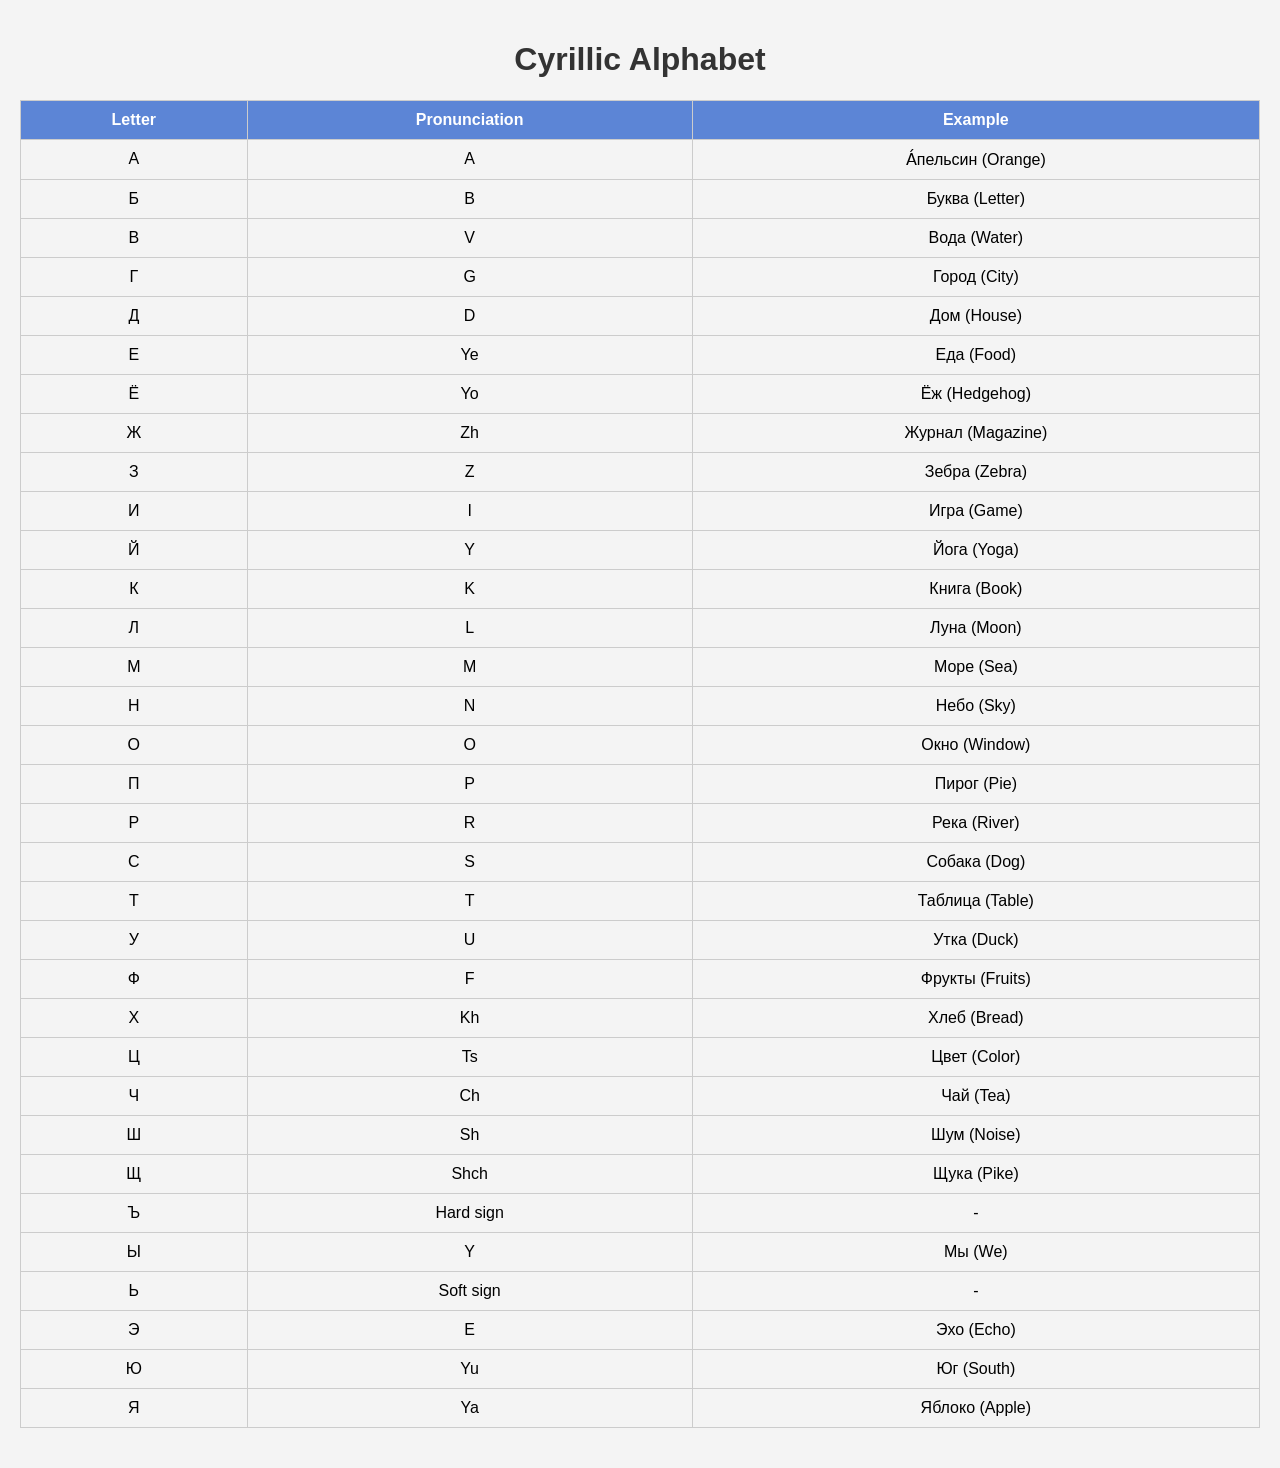
==== cyrillic.html @ 386da3fa "Add multilingual support for basic vocabulary learning - Created JSON files for English, Russian, Ky" ====
<!DOCTYPE html>
<html lang="en">
<head>
    <meta charset="UTF-8">
    <meta name="viewport" content="width=device-width, initial-scale=1.0">
    <title>Learn the Cyrillic Alphabet</title>
    <style>
        body {
            font-family: Arial, sans-serif;
            background-color: #f4f4f4;
            margin: 0;
            padding: 20px;
        }
        h1 {
            text-align: center;
            color: #333;
        }
        table {
            width: 100%;
            border-collapse: collapse;
            margin: 20px 0;
        }
        th, td {
            border: 1px solid #ccc;
            padding: 10px;
            text-align: center;
        }
        th {
            background-color: #5c85d6;
            color: white;
        }
        @media (max-width: 600px) {
            table {
                font-size: 14px;
            }
        }
    </style>
</head>
<body>

    <h1>Cyrillic Alphabet</h1>
    <table>
        <tr>
            <th>Letter</th>
            <th>Pronunciation</th>
            <th>Example</th>
        </tr>
        <tr>
            <td>А</td>
            <td>A</td>
            <td>А́пельсин (Orange)</td>
        </tr>
        <tr>
            <td>Б</td>
            <td>B</td>
            <td>Буква (Letter)</td>
        </tr>
        <tr>
            <td>В</td>
            <td>V</td>
            <td>Вода (Water)</td>
        </tr>
        <tr>
            <td>Г</td>
            <td>G</td>
            <td>Город (City)</td>
        </tr>
        <tr>
            <td>Д</td>
            <td>D</td>
            <td>Дом (House)</td>
        </tr>
        <tr>
            <td>Е</td>
            <td>Ye</td>
            <td>Еда (Food)</td>
        </tr>
        <tr>
            <td>Ё</td>
            <td>Yo</td>
            <td>Ёж (Hedgehog)</td>
        </tr>
        <tr>
            <td>Ж</td>
            <td>Zh</td>
            <td>Журнал (Magazine)</td>
        </tr>
        <tr>
            <td>З</td>
            <td>Z</td>
            <td>Зебра (Zebra)</td>
        </tr>
        <tr>
            <td>И</td>
            <td>I</td>
            <td>Игра (Game)</td>
        </tr>
        <tr>
            <td>Й</td>
            <td>Y</td>
            <td>Йога (Yoga)</td>
        </tr>
        <tr>
            <td>К</td>
            <td>K</td>
            <td>Книга (Book)</td>
        </tr>
        <tr>
            <td>Л</td>
            <td>L</td>
            <td>Луна (Moon)</td>
        </tr>
        <tr>
            <td>М</td>
            <td>M</td>
            <td>Море (Sea)</td>
        </tr>
        <tr>
            <td>Н</td>
            <td>N</td>
            <td>Небо (Sky)</td>
        </tr>
        <tr>
            <td>О</td>
            <td>O</td>
            <td>Окно (Window)</td>
        </tr>
        <tr>
            <td>П</td>
            <td>P</td>
            <td>Пирог (Pie)</td>
        </tr>
        <tr>
            <td>Р</td>
            <td>R</td>
            <td>Река (River)</td>
        </tr>
        <tr>
            <td>С</td>
            <td>S</td>
            <td>Собака (Dog)</td>
        </tr>
        <tr>
            <td>Т</td>
            <td>T</td>
            <td>Таблица (Table)</td>
        </tr>
        <tr>
            <td>У</td>
            <td>U</td>
            <td>Утка (Duck)</td>
        </tr>
        <tr>
            <td>Ф</td>
            <td>F</td>
            <td>Фрукты (Fruits)</td>
        </tr>
        <tr>
            <td>Х</td>
            <td>Kh</td>
            <td>Хлеб (Bread)</td>
        </tr>
        <tr>
            <td>Ц</td>
            <td>Ts</td>
            <td>Цвет (Color)</td>
        </tr>
        <tr>
            <td>Ч</td>
            <td>Ch</td>
            <td>Чай (Tea)</td>
        </tr>
        <tr>
            <td>Ш</td>
            <td>Sh</td>
            <td>Шум (Noise)</td>
        </tr>
        <tr>
            <td>Щ</td>
            <td>Shch</td>
            <td>Щука (Pike)</td>
        </tr>
        <tr>
            <td>Ъ</td>
            <td>Hard sign</td>
            <td>-</td>
        </tr>
        <tr>
            <td>Ы</td>
            <td>Y</td>
            <td>Мы (We)</td>
        </tr>
        <tr>
            <td>Ь</td>
            <td>Soft sign</td>
            <td>-</td>
        </tr>
        <tr>
            <td>Э</td>
            <td>E</td>
            <td>Эхо (Echo)</td>
        </tr>
        <tr>
            <td>Ю</td>
            <td>Yu</td>
            <td>Юг (South)</td>
        </tr>
        <tr>
            <td>Я</td>
            <td>Ya</td>
            <td>Яблоко (Apple)</td>
        </tr>
    </table>

</body>
</html>
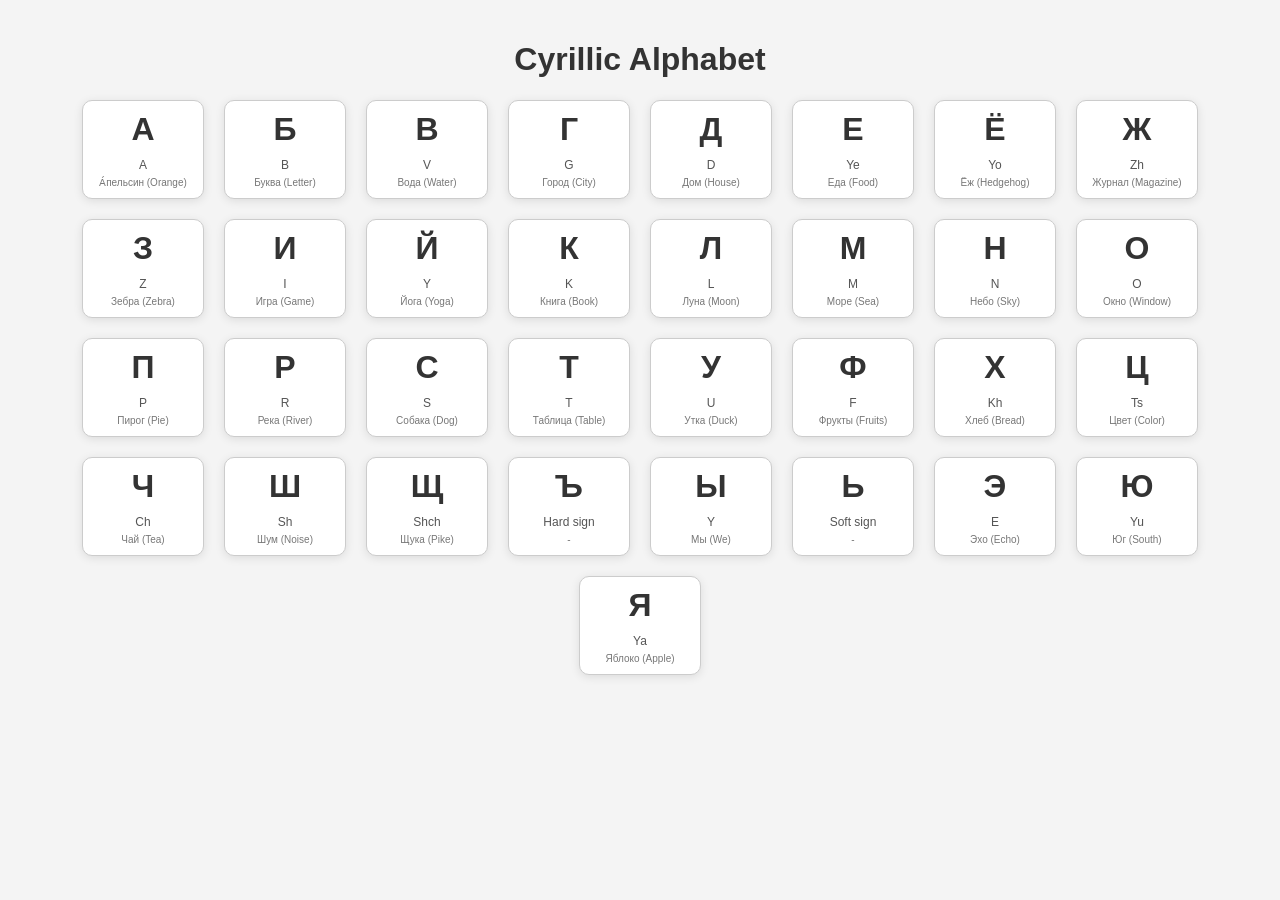
==== commit e0a3455e: "making the cyrillic table nicer" ====
--- a/cyrillic.html
+++ b/cyrillic.html
@@ -15,22 +15,39 @@
             text-align: center;
             color: #333;
         }
-        table {
-            width: 100%;
-            border-collapse: collapse;
-            margin: 20px 0;
-        }
-        th, td {
+        .card-container {
+            display: flex;
+            flex-wrap: wrap;
+            gap: 20px;
+            justify-content: center;
+        }
+        .alphaCard {
+            width: 100px; /* Adjusted width for smaller cards */
             border: 1px solid #ccc;
-            padding: 10px;
+            border-radius: 10px;
+            padding: 10px; /* Reduced padding */
             text-align: center;
-        }
-        th {
-            background-color: #5c85d6;
-            color: white;
+            box-shadow: 0 2px 10px rgba(0, 0, 0, 0.1);
+            background-color: #fff;
+        }
+        .alphaCard .letter {
+            font-size: 32px; /* Reduced font size for the letter */
+            font-weight: bold;
+            color: #333;
+            margin-bottom: 10px;
+        }
+        .alphaCard .details {
+            font-size: 12px; /* Reduced font size for details */
+            color: #555;
+        }
+        .alphaCard .example {
+            font-size: 10px; /* Reduced font size for example */
+            color: #777;
+            margin-top: 5px;
         }
         @media (max-width: 600px) {
-            table {
+            .alphaCard {
+                width: 100%;
                 font-size: 14px;
             }
         }
@@ -39,178 +56,173 @@
 <body>
 
     <h1>Cyrillic Alphabet</h1>
-    <table>
-        <tr>
-            <th>Letter</th>
-            <th>Pronunciation</th>
-            <th>Example</th>
-        </tr>
-        <tr>
-            <td>А</td>
-            <td>A</td>
-            <td>А́пельсин (Orange)</td>
-        </tr>
-        <tr>
-            <td>Б</td>
-            <td>B</td>
-            <td>Буква (Letter)</td>
-        </tr>
-        <tr>
-            <td>В</td>
-            <td>V</td>
-            <td>Вода (Water)</td>
-        </tr>
-        <tr>
-            <td>Г</td>
-            <td>G</td>
-            <td>Город (City)</td>
-        </tr>
-        <tr>
-            <td>Д</td>
-            <td>D</td>
-            <td>Дом (House)</td>
-        </tr>
-        <tr>
-            <td>Е</td>
-            <td>Ye</td>
-            <td>Еда (Food)</td>
-        </tr>
-        <tr>
-            <td>Ё</td>
-            <td>Yo</td>
-            <td>Ёж (Hedgehog)</td>
-        </tr>
-        <tr>
-            <td>Ж</td>
-            <td>Zh</td>
-            <td>Журнал (Magazine)</td>
-        </tr>
-        <tr>
-            <td>З</td>
-            <td>Z</td>
-            <td>Зебра (Zebra)</td>
-        </tr>
-        <tr>
-            <td>И</td>
-            <td>I</td>
-            <td>Игра (Game)</td>
-        </tr>
-        <tr>
-            <td>Й</td>
-            <td>Y</td>
-            <td>Йога (Yoga)</td>
-        </tr>
-        <tr>
-            <td>К</td>
-            <td>K</td>
-            <td>Книга (Book)</td>
-        </tr>
-        <tr>
-            <td>Л</td>
-            <td>L</td>
-            <td>Луна (Moon)</td>
-        </tr>
-        <tr>
-            <td>М</td>
-            <td>M</td>
-            <td>Море (Sea)</td>
-        </tr>
-        <tr>
-            <td>Н</td>
-            <td>N</td>
-            <td>Небо (Sky)</td>
-        </tr>
-        <tr>
-            <td>О</td>
-            <td>O</td>
-            <td>Окно (Window)</td>
-        </tr>
-        <tr>
-            <td>П</td>
-            <td>P</td>
-            <td>Пирог (Pie)</td>
-        </tr>
-        <tr>
-            <td>Р</td>
-            <td>R</td>
-            <td>Река (River)</td>
-        </tr>
-        <tr>
-            <td>С</td>
-            <td>S</td>
-            <td>Собака (Dog)</td>
-        </tr>
-        <tr>
-            <td>Т</td>
-            <td>T</td>
-            <td>Таблица (Table)</td>
-        </tr>
-        <tr>
-            <td>У</td>
-            <td>U</td>
-            <td>Утка (Duck)</td>
-        </tr>
-        <tr>
-            <td>Ф</td>
-            <td>F</td>
-            <td>Фрукты (Fruits)</td>
-        </tr>
-        <tr>
-            <td>Х</td>
-            <td>Kh</td>
-            <td>Хлеб (Bread)</td>
-        </tr>
-        <tr>
-            <td>Ц</td>
-            <td>Ts</td>
-            <td>Цвет (Color)</td>
-        </tr>
-        <tr>
-            <td>Ч</td>
-            <td>Ch</td>
-            <td>Чай (Tea)</td>
-        </tr>
-        <tr>
-            <td>Ш</td>
-            <td>Sh</td>
-            <td>Шум (Noise)</td>
-        </tr>
-        <tr>
-            <td>Щ</td>
-            <td>Shch</td>
-            <td>Щука (Pike)</td>
-        </tr>
-        <tr>
-            <td>Ъ</td>
-            <td>Hard sign</td>
-            <td>-</td>
-        </tr>
-        <tr>
-            <td>Ы</td>
-            <td>Y</td>
-            <td>Мы (We)</td>
-        </tr>
-        <tr>
-            <td>Ь</td>
-            <td>Soft sign</td>
-            <td>-</td>
-        </tr>
-        <tr>
-            <td>Э</td>
-            <td>E</td>
-            <td>Эхо (Echo)</td>
-        </tr>
-        <tr>
-            <td>Ю</td>
-            <td>Yu</td>
-            <td>Юг (South)</td>
-        </tr>
-        <tr>
-            <td>Я</td>
-            <td>Ya</td>
-            <td>Яблоко (Apple)</td>
-        </tr>
-    </table>
+    <div class="card-container">
+        <div class="alphaCard">
+            <div class="letter">А</div>
+            <div class="details">A</div>
+            <div class="example">А́пельсин (Orange)</div>
+        </div>
+        <div class="alphaCard">
+            <div class="letter">Б</div>
+            <div class="details">B</div>
+            <div class="example">Буква (Letter)</div>
+        </div>
+        <div class="alphaCard">
+            <div class="letter">В</div>
+            <div class="details">V</div>
+            <div class="example">Вода (Water)</div>
+        </div>
+        <div class="alphaCard">
+            <div class="letter">Г</div>
+            <div class="details">G</div>
+            <div class="example">Город (City)</div>
+        </div>
+        <div class="alphaCard">
+            <div class="letter">Д</div>
+            <div class="details">D</div>
+            <div class="example">Дом (House)</div>
+        </div>
+        <div class="alphaCard">
+            <div class="letter">Е</div>
+            <div class="details">Ye</div>
+            <div class="example">Еда (Food)</div>
+        </div>
+        <div class="alphaCard">
+            <div class="letter">Ё</div>
+            <div class="details">Yo</div>
+            <div class="example">Ёж (Hedgehog)</div>
+        </div>
+        <div class="alphaCard">
+            <div class="letter">Ж</div>
+            <div class="details">Zh</div>
+            <div class="example">Журнал (Magazine)</div>
+        </div>
+        <div class="alphaCard">
+            <div class="letter">З</div>
+            <div class="details">Z</div>
+            <div class="example">Зебра (Zebra)</div>
+        </div>
+        <div class="alphaCard">
+            <div class="letter">И</div>
+            <div class="details">I</div>
+            <div class="example">Игра (Game)</div>
+        </div>
+        <div class="alphaCard">
+            <div class="letter">Й</div>
+            <div class="details">Y</div>
+            <div class="example">Йога (Yoga)</div>
+        </div>
+        <div class="alphaCard">
+            <div class="letter">К</div>
+            <div class="details">K</div>
+            <div class="example">Книга (Book)</div>
+        </div>
+        <div class="alphaCard">
+            <div class="letter">Л</div>
+            <div class="details">L</div>
+            <div class="example">Луна (Moon)</div>
+        </div>
+        <div class="alphaCard">
+            <div class="letter">М</div>
+            <div class="details">M</div>
+            <div class="example">Море (Sea)</div>
+        </div>
+        <div class="alphaCard">
+            <div class="letter">Н</div>
+            <div class="details">N</div>
+            <div class="example">Небо (Sky)</div>
+        </div>
+        <div class="alphaCard">
+            <div class="letter">О</div>
+            <div class="details">O</div>
+            <div class="example">Окно (Window)</div>
+        </div>
+        <div class="alphaCard">
+            <div class="letter">П</div>
+            <div class="details">P</div>
+            <div class="example">Пирог (Pie)</div>
+        </div>
+        <div class="alphaCard">
+            <div class="letter">Р</div>
+            <div class="details">R</div>
+            <div class="example">Река (River)</div>
+        </div>
+        <div class="alphaCard">
+            <div class="letter">С</div>
+            <div class="details">S</div>
+            <div class="example">Собака (Dog)</div>
+        </div>
+        <div class="alphaCard">
+            <div class="letter">Т</div>
+            <div class="details">T</div>
+            <div class="example">Таблица (Table)</div>
+        </div>
+        <div class="alphaCard">
+            <div class="letter">У</div>
+            <div class="details">U</div>
+            <div class="example">Утка (Duck)</div>
+        </div>
+        <div class="alphaCard">
+            <div class="letter">Ф</div>
+            <div class="details">F</div>
+            <div class="example">Фрукты (Fruits)</div>
+        </div>
+        <div class="alphaCard">
+            <div class="letter">Х</div>
+            <div class="details">Kh</div>
+            <div class="example">Хлеб (Bread)</div>
+        </div>
+        <div class="alphaCard">
+            <div class="letter">Ц</div>
+            <div class="details">Ts</div>
+            <div class="example">Цвет (Color)</div>
+        </div>
+        <div class="alphaCard">
+            <div class="letter">Ч</div>
+            <div class="details">Ch</div>
+            <div class="example">Чай (Tea)</div>
+        </div>
+        <div class="alphaCard">
+            <div class="letter">Ш</div>
+            <div class="details">Sh</div>
+            <div class="example">Шум (Noise)</div>
+        </div>
+        <div class="alphaCard">
+            <div class="letter">Щ</div>
+            <div class="details">Shch</div>
+            <div class="example">Щука (Pike)</div>
+        </div>
+        <div class="alphaCard">
+            <div class="letter">Ъ</div>
+            <div class="details">Hard sign</div>
+            <div class="example">-</div>
+        </div>
+        <div class="alphaCard">
+            <div class="letter">Ы</div>
+            <div class="details">Y</div>
+            <div class="example">Мы (We)</div>
+        </div>
+        <div class="alphaCard">
+            <div class="letter">Ь</div>
+            <div class="details">Soft sign</div>
+            <div class="example">-</div>
+        </div>
+        <div class="alphaCard">
+            <div class="letter">Э</div>
+            <div class="details">E</div>
+            <div class="example">Эхо (Echo)</div>
+        </div>
+        <div class="alphaCard">
+            <div class="letter">Ю</div>
+            <div class="details">Yu</div>
+            <div class="example">Юг (South)</div>
+        </div>
+        <div class="alphaCard">
+            <div class="letter">Я</div>
+            <div class="details">Ya</div>
+            <div class="example">Яблоко (Apple)</div>
+        </div>
+    </div>
 
 </body>
 </html>
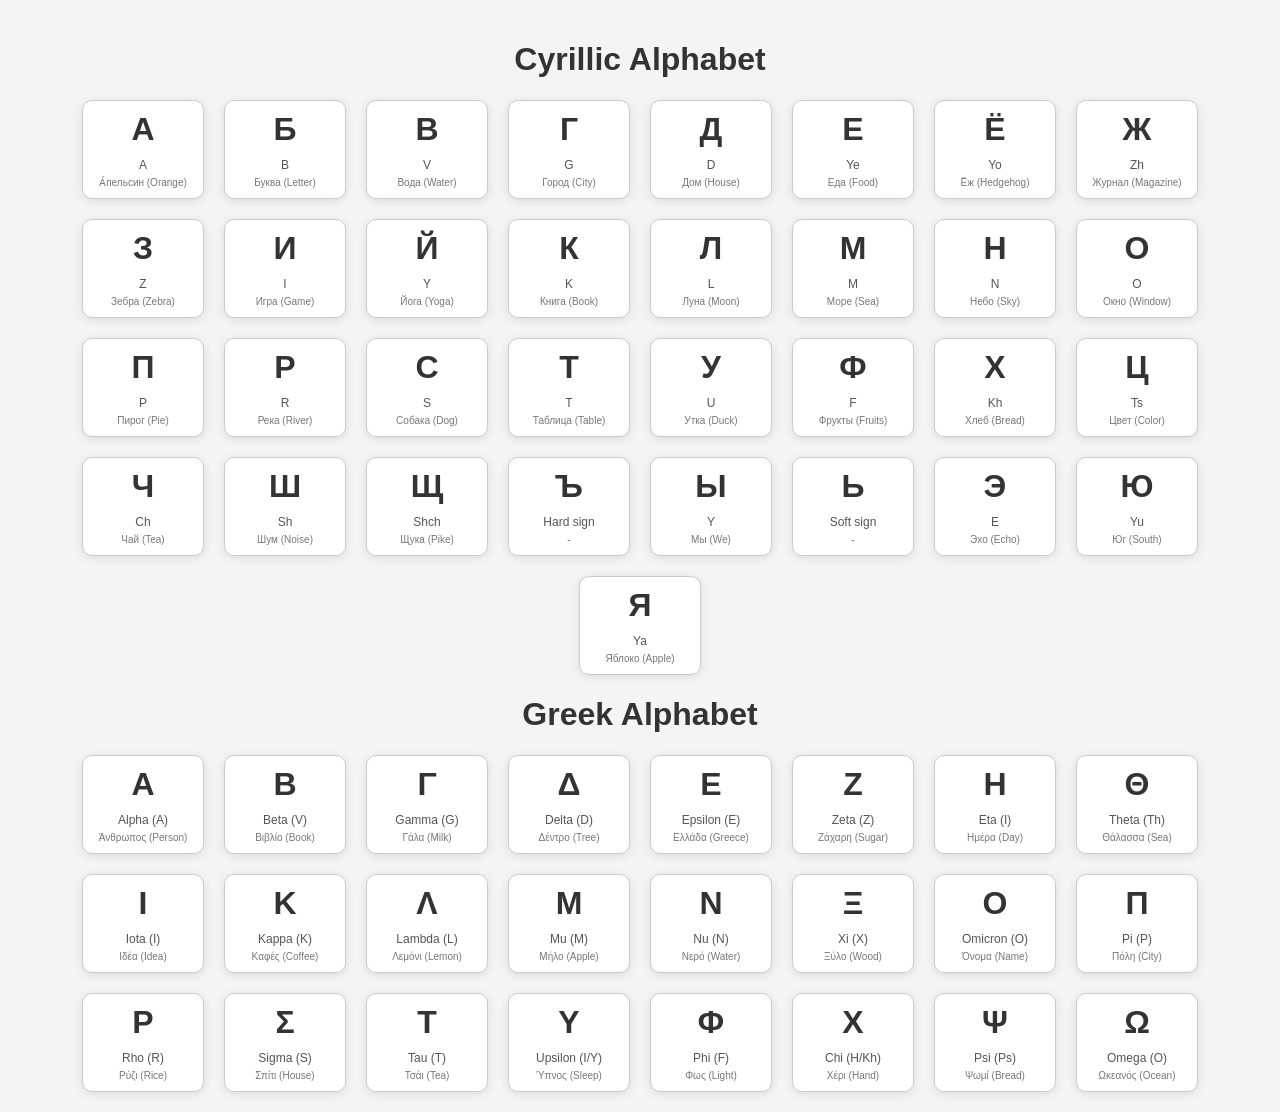
==== commit 3a9d8a2c: "Added alphabet and fix bug" ====
--- a/cyrillic.html
+++ b/cyrillic.html
@@ -224,5 +224,36 @@
         </div>
     </div>
 
+    <h1>Greek Alphabet</h1>
+    <div class="card-container">
+
+        <div class="alphaCard"><div class="letter">Α</div><div class="details">Alpha (A)</div><div class="example">Άνθρωπος (Person)</div></div>
+        <div class="alphaCard"><div class="letter">Β</div><div class="details">Beta (V)</div><div class="example">Βιβλίο (Book)</div></div>
+        <div class="alphaCard"><div class="letter">Γ</div><div class="details">Gamma (G)</div><div class="example">Γάλα (Milk)</div></div>
+        <div class="alphaCard"><div class="letter">Δ</div><div class="details">Delta (D)</div><div class="example">Δέντρο (Tree)</div></div>
+        <div class="alphaCard"><div class="letter">Ε</div><div class="details">Epsilon (E)</div><div class="example">Ελλάδα (Greece)</div></div>
+        <div class="alphaCard"><div class="letter">Ζ</div><div class="details">Zeta (Z)</div><div class="example">Ζάχαρη (Sugar)</div></div>
+        <div class="alphaCard"><div class="letter">Η</div><div class="details">Eta (I)</div><div class="example">Ημέρα (Day)</div></div>
+        <div class="alphaCard"><div class="letter">Θ</div><div class="details">Theta (Th)</div><div class="example">Θάλασσα (Sea)</div></div>
+        <div class="alphaCard"><div class="letter">Ι</div><div class="details">Iota (I)</div><div class="example">Ιδέα (Idea)</div></div>
+        <div class="alphaCard"><div class="letter">Κ</div><div class="details">Kappa (K)</div><div class="example">Καφές (Coffee)</div></div>
+        <div class="alphaCard"><div class="letter">Λ</div><div class="details">Lambda (L)</div><div class="example">Λεμόνι (Lemon)</div></div>
+        <div class="alphaCard"><div class="letter">Μ</div><div class="details">Mu (M)</div><div class="example">Μήλο (Apple)</div></div>
+        <div class="alphaCard"><div class="letter">Ν</div><div class="details">Nu (N)</div><div class="example">Νερό (Water)</div></div>
+        <div class="alphaCard"><div class="letter">Ξ</div><div class="details">Xi (X)</div><div class="example">Ξύλο (Wood)</div></div>
+        <div class="alphaCard"><div class="letter">Ο</div><div class="details">Omicron (O)</div><div class="example">Όνομα (Name)</div></div>
+        <div class="alphaCard"><div class="letter">Π</div><div class="details">Pi (P)</div><div class="example">Πόλη (City)</div></div>
+        <div class="alphaCard"><div class="letter">Ρ</div><div class="details">Rho (R)</div><div class="example">Ρύζι (Rice)</div></div>
+        <div class="alphaCard"><div class="letter">Σ</div><div class="details">Sigma (S)</div><div class="example">Σπίτι (House)</div></div>
+        <div class="alphaCard"><div class="letter">Τ</div><div class="details">Tau (T)</div><div class="example">Τσάι (Tea)</div></div>
+        <div class="alphaCard"><div class="letter">Υ</div><div class="details">Upsilon (I/Y)</div><div class="example">Ύπνος (Sleep)</div></div>
+        <div class="alphaCard"><div class="letter">Φ</div><div class="details">Phi (F)</div><div class="example">Φως (Light)</div></div>
+        <div class="alphaCard"><div class="letter">Χ</div><div class="details">Chi (H/Kh)</div><div class="example">Χέρι (Hand)</div></div>
+        <div class="alphaCard"><div class="letter">Ψ</div><div class="details">Psi (Ps)</div><div class="example">Ψωμί (Bread)</div></div>
+        <div class="alphaCard"><div class="letter">Ω</div><div class="details">Omega (O)</div><div class="example">Ωκεανός (Ocean)</div></div>
+
+    </div>
+
+
 </body>
 </html>
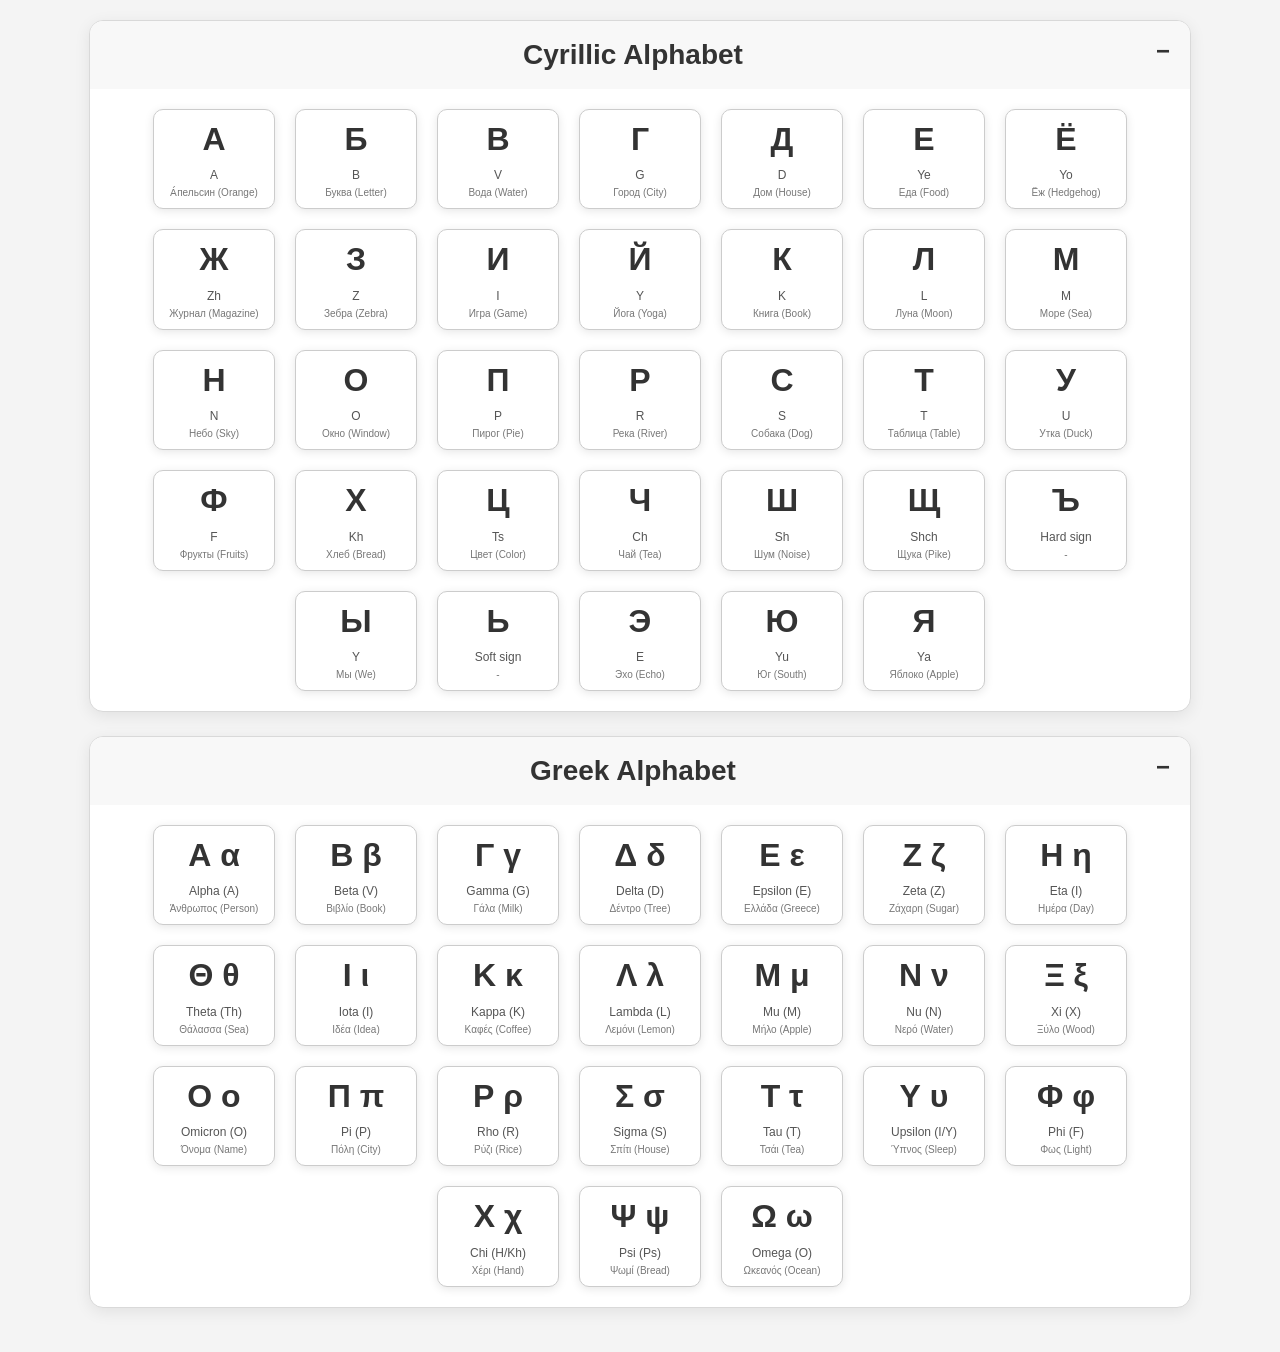
==== commit 3fb3160e: "big small letters and collapsible" ====
--- a/cyrillic.html
+++ b/cyrillic.html
@@ -11,9 +11,39 @@
             margin: 0;
             padding: 20px;
         }
-        h1 {
+        .alphabet-section {
+            max-width: 1100px;
+            margin: 0 auto 24px;
+            background-color: #fff;
+            border: 1px solid #d9d9d9;
+            border-radius: 14px;
+            box-shadow: 0 4px 16px rgba(0, 0, 0, 0.08);
+            overflow: hidden;
+        }
+        .alphabet-toggle {
+            cursor: pointer;
+            list-style: none;
+            padding: 18px 20px;
+            font-size: 28px;
+            font-weight: bold;
             text-align: center;
             color: #333;
+            background-color: #f8f8f8;
+        }
+        .alphabet-toggle::-webkit-details-marker {
+            display: none;
+        }
+        .alphabet-toggle::after {
+            content: "+";
+            float: right;
+            font-size: 24px;
+            line-height: 1;
+        }
+        .alphabet-section[open] .alphabet-toggle::after {
+            content: "−";
+        }
+        .alphabet-content {
+            padding: 20px;
         }
         .card-container {
             display: flex;
@@ -35,6 +65,7 @@
             font-weight: bold;
             color: #333;
             margin-bottom: 10px;
+            line-height: 1.2;
         }
         .alphaCard .details {
             font-size: 12px; /* Reduced font size for details */
@@ -46,6 +77,14 @@
             margin-top: 5px;
         }
         @media (max-width: 600px) {
+            .alphabet-toggle {
+                font-size: 22px;
+                padding-right: 16px;
+                padding-left: 16px;
+            }
+            .alphabet-content {
+                padding: 16px;
+            }
             .alphaCard {
                 width: 100%;
                 font-size: 14px;
@@ -55,8 +94,10 @@
 </head>
 <body>
 
-    <h1>Cyrillic Alphabet</h1>
-    <div class="card-container">
+    <details class="alphabet-section" open>
+        <summary class="alphabet-toggle">Cyrillic Alphabet</summary>
+        <div class="alphabet-content">
+            <div class="card-container">
         <div class="alphaCard">
             <div class="letter">А</div>
             <div class="details">A</div>
@@ -222,37 +263,43 @@
             <div class="details">Ya</div>
             <div class="example">Яблоко (Apple)</div>
         </div>
-    </div>
-
-    <h1>Greek Alphabet</h1>
-    <div class="card-container">
-
-        <div class="alphaCard"><div class="letter">Α</div><div class="details">Alpha (A)</div><div class="example">Άνθρωπος (Person)</div></div>
-        <div class="alphaCard"><div class="letter">Β</div><div class="details">Beta (V)</div><div class="example">Βιβλίο (Book)</div></div>
-        <div class="alphaCard"><div class="letter">Γ</div><div class="details">Gamma (G)</div><div class="example">Γάλα (Milk)</div></div>
-        <div class="alphaCard"><div class="letter">Δ</div><div class="details">Delta (D)</div><div class="example">Δέντρο (Tree)</div></div>
-        <div class="alphaCard"><div class="letter">Ε</div><div class="details">Epsilon (E)</div><div class="example">Ελλάδα (Greece)</div></div>
-        <div class="alphaCard"><div class="letter">Ζ</div><div class="details">Zeta (Z)</div><div class="example">Ζάχαρη (Sugar)</div></div>
-        <div class="alphaCard"><div class="letter">Η</div><div class="details">Eta (I)</div><div class="example">Ημέρα (Day)</div></div>
-        <div class="alphaCard"><div class="letter">Θ</div><div class="details">Theta (Th)</div><div class="example">Θάλασσα (Sea)</div></div>
-        <div class="alphaCard"><div class="letter">Ι</div><div class="details">Iota (I)</div><div class="example">Ιδέα (Idea)</div></div>
-        <div class="alphaCard"><div class="letter">Κ</div><div class="details">Kappa (K)</div><div class="example">Καφές (Coffee)</div></div>
-        <div class="alphaCard"><div class="letter">Λ</div><div class="details">Lambda (L)</div><div class="example">Λεμόνι (Lemon)</div></div>
-        <div class="alphaCard"><div class="letter">Μ</div><div class="details">Mu (M)</div><div class="example">Μήλο (Apple)</div></div>
-        <div class="alphaCard"><div class="letter">Ν</div><div class="details">Nu (N)</div><div class="example">Νερό (Water)</div></div>
-        <div class="alphaCard"><div class="letter">Ξ</div><div class="details">Xi (X)</div><div class="example">Ξύλο (Wood)</div></div>
-        <div class="alphaCard"><div class="letter">Ο</div><div class="details">Omicron (O)</div><div class="example">Όνομα (Name)</div></div>
-        <div class="alphaCard"><div class="letter">Π</div><div class="details">Pi (P)</div><div class="example">Πόλη (City)</div></div>
-        <div class="alphaCard"><div class="letter">Ρ</div><div class="details">Rho (R)</div><div class="example">Ρύζι (Rice)</div></div>
-        <div class="alphaCard"><div class="letter">Σ</div><div class="details">Sigma (S)</div><div class="example">Σπίτι (House)</div></div>
-        <div class="alphaCard"><div class="letter">Τ</div><div class="details">Tau (T)</div><div class="example">Τσάι (Tea)</div></div>
-        <div class="alphaCard"><div class="letter">Υ</div><div class="details">Upsilon (I/Y)</div><div class="example">Ύπνος (Sleep)</div></div>
-        <div class="alphaCard"><div class="letter">Φ</div><div class="details">Phi (F)</div><div class="example">Φως (Light)</div></div>
-        <div class="alphaCard"><div class="letter">Χ</div><div class="details">Chi (H/Kh)</div><div class="example">Χέρι (Hand)</div></div>
-        <div class="alphaCard"><div class="letter">Ψ</div><div class="details">Psi (Ps)</div><div class="example">Ψωμί (Bread)</div></div>
-        <div class="alphaCard"><div class="letter">Ω</div><div class="details">Omega (O)</div><div class="example">Ωκεανός (Ocean)</div></div>
-
-    </div>
+            </div>
+        </div>
+    </details>
+
+    <details class="alphabet-section" open>
+        <summary class="alphabet-toggle">Greek Alphabet</summary>
+        <div class="alphabet-content">
+            <div class="card-container">
+
+        <div class="alphaCard"><div class="letter">Α α</div><div class="details">Alpha (A)</div><div class="example">Άνθρωπος (Person)</div></div>
+        <div class="alphaCard"><div class="letter">Β β</div><div class="details">Beta (V)</div><div class="example">Βιβλίο (Book)</div></div>
+        <div class="alphaCard"><div class="letter">Γ γ</div><div class="details">Gamma (G)</div><div class="example">Γάλα (Milk)</div></div>
+        <div class="alphaCard"><div class="letter">Δ δ</div><div class="details">Delta (D)</div><div class="example">Δέντρο (Tree)</div></div>
+        <div class="alphaCard"><div class="letter">Ε ε</div><div class="details">Epsilon (E)</div><div class="example">Ελλάδα (Greece)</div></div>
+        <div class="alphaCard"><div class="letter">Ζ ζ</div><div class="details">Zeta (Z)</div><div class="example">Ζάχαρη (Sugar)</div></div>
+        <div class="alphaCard"><div class="letter">Η η</div><div class="details">Eta (I)</div><div class="example">Ημέρα (Day)</div></div>
+        <div class="alphaCard"><div class="letter">Θ θ</div><div class="details">Theta (Th)</div><div class="example">Θάλασσα (Sea)</div></div>
+        <div class="alphaCard"><div class="letter">Ι ι</div><div class="details">Iota (I)</div><div class="example">Ιδέα (Idea)</div></div>
+        <div class="alphaCard"><div class="letter">Κ κ</div><div class="details">Kappa (K)</div><div class="example">Καφές (Coffee)</div></div>
+        <div class="alphaCard"><div class="letter">Λ λ</div><div class="details">Lambda (L)</div><div class="example">Λεμόνι (Lemon)</div></div>
+        <div class="alphaCard"><div class="letter">Μ μ</div><div class="details">Mu (M)</div><div class="example">Μήλο (Apple)</div></div>
+        <div class="alphaCard"><div class="letter">Ν ν</div><div class="details">Nu (N)</div><div class="example">Νερό (Water)</div></div>
+        <div class="alphaCard"><div class="letter">Ξ ξ</div><div class="details">Xi (X)</div><div class="example">Ξύλο (Wood)</div></div>
+        <div class="alphaCard"><div class="letter">Ο ο</div><div class="details">Omicron (O)</div><div class="example">Όνομα (Name)</div></div>
+        <div class="alphaCard"><div class="letter">Π π</div><div class="details">Pi (P)</div><div class="example">Πόλη (City)</div></div>
+        <div class="alphaCard"><div class="letter">Ρ ρ</div><div class="details">Rho (R)</div><div class="example">Ρύζι (Rice)</div></div>
+        <div class="alphaCard"><div class="letter">Σ σ</div><div class="details">Sigma (S)</div><div class="example">Σπίτι (House)</div></div>
+        <div class="alphaCard"><div class="letter">Τ τ</div><div class="details">Tau (T)</div><div class="example">Τσάι (Tea)</div></div>
+        <div class="alphaCard"><div class="letter">Υ υ</div><div class="details">Upsilon (I/Y)</div><div class="example">Ύπνος (Sleep)</div></div>
+        <div class="alphaCard"><div class="letter">Φ φ</div><div class="details">Phi (F)</div><div class="example">Φως (Light)</div></div>
+        <div class="alphaCard"><div class="letter">Χ χ</div><div class="details">Chi (H/Kh)</div><div class="example">Χέρι (Hand)</div></div>
+        <div class="alphaCard"><div class="letter">Ψ ψ</div><div class="details">Psi (Ps)</div><div class="example">Ψωμί (Bread)</div></div>
+        <div class="alphaCard"><div class="letter">Ω ω</div><div class="details">Omega (O)</div><div class="example">Ωκεανός (Ocean)</div></div>
+
+            </div>
+        </div>
+    </details>
 
 
 </body>
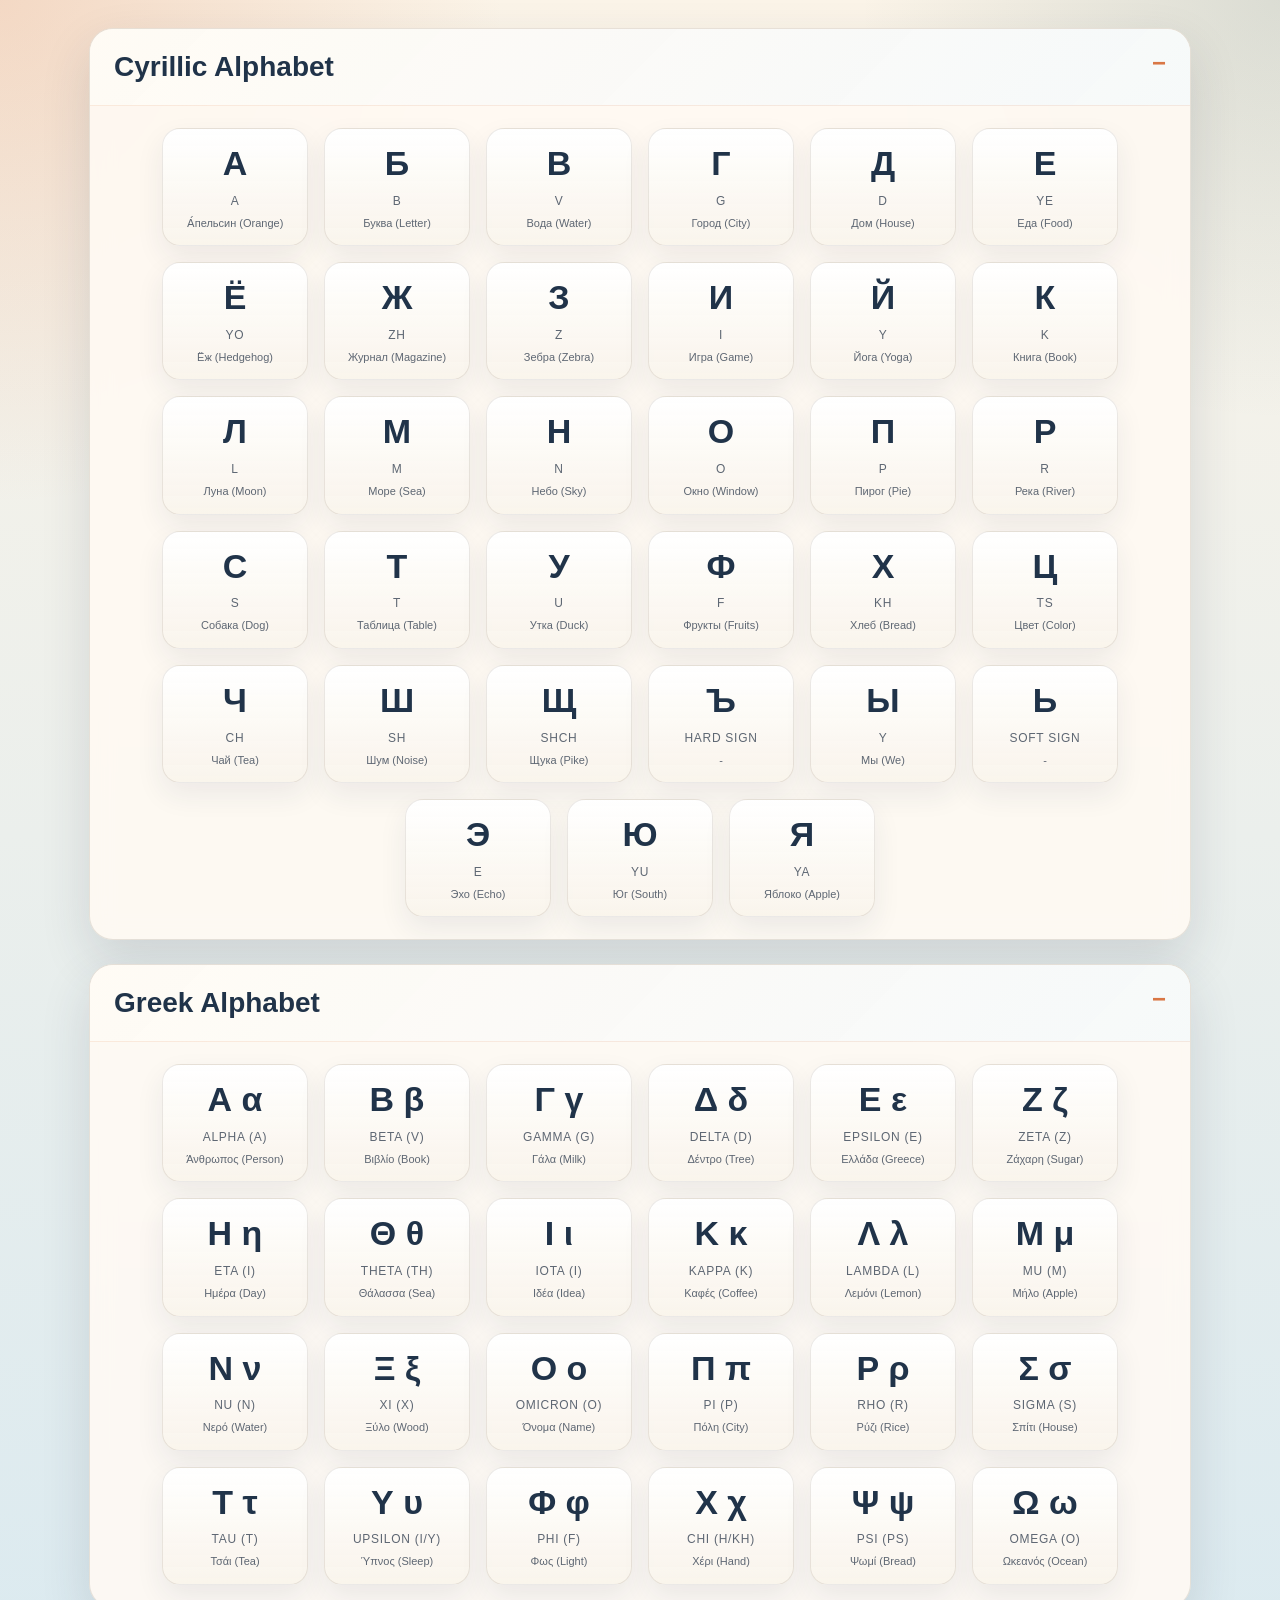
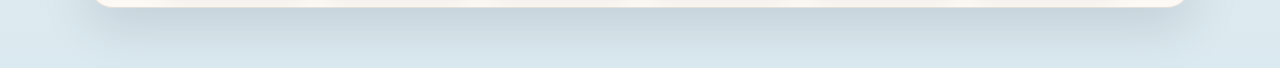
==== commit 18e2862e: "New Style (consolidated)" ====
--- a/cyrillic.html
+++ b/cyrillic.html
@@ -4,95 +4,9 @@
     <meta charset="UTF-8">
     <meta name="viewport" content="width=device-width, initial-scale=1.0">
     <title>Learn the Cyrillic Alphabet</title>
-    <style>
-        body {
-            font-family: Arial, sans-serif;
-            background-color: #f4f4f4;
-            margin: 0;
-            padding: 20px;
-        }
-        .alphabet-section {
-            max-width: 1100px;
-            margin: 0 auto 24px;
-            background-color: #fff;
-            border: 1px solid #d9d9d9;
-            border-radius: 14px;
-            box-shadow: 0 4px 16px rgba(0, 0, 0, 0.08);
-            overflow: hidden;
-        }
-        .alphabet-toggle {
-            cursor: pointer;
-            list-style: none;
-            padding: 18px 20px;
-            font-size: 28px;
-            font-weight: bold;
-            text-align: center;
-            color: #333;
-            background-color: #f8f8f8;
-        }
-        .alphabet-toggle::-webkit-details-marker {
-            display: none;
-        }
-        .alphabet-toggle::after {
-            content: "+";
-            float: right;
-            font-size: 24px;
-            line-height: 1;
-        }
-        .alphabet-section[open] .alphabet-toggle::after {
-            content: "−";
-        }
-        .alphabet-content {
-            padding: 20px;
-        }
-        .card-container {
-            display: flex;
-            flex-wrap: wrap;
-            gap: 20px;
-            justify-content: center;
-        }
-        .alphaCard {
-            width: 100px; /* Adjusted width for smaller cards */
-            border: 1px solid #ccc;
-            border-radius: 10px;
-            padding: 10px; /* Reduced padding */
-            text-align: center;
-            box-shadow: 0 2px 10px rgba(0, 0, 0, 0.1);
-            background-color: #fff;
-        }
-        .alphaCard .letter {
-            font-size: 32px; /* Reduced font size for the letter */
-            font-weight: bold;
-            color: #333;
-            margin-bottom: 10px;
-            line-height: 1.2;
-        }
-        .alphaCard .details {
-            font-size: 12px; /* Reduced font size for details */
-            color: #555;
-        }
-        .alphaCard .example {
-            font-size: 10px; /* Reduced font size for example */
-            color: #777;
-            margin-top: 5px;
-        }
-        @media (max-width: 600px) {
-            .alphabet-toggle {
-                font-size: 22px;
-                padding-right: 16px;
-                padding-left: 16px;
-            }
-            .alphabet-content {
-                padding: 16px;
-            }
-            .alphaCard {
-                width: 100%;
-                font-size: 14px;
-            }
-        }
-    </style>
+    <link rel="stylesheet" href="style.css">
 </head>
-<body>
+<body class="page-alphabet">
 
     <details class="alphabet-section" open>
         <summary class="alphabet-toggle">Cyrillic Alphabet</summary>
--- a/style.css
+++ b/style.css
@@ -0,0 +1,494 @@
+:root {
+    --font-sans: "Avenir Next", "Segoe UI", sans-serif;
+    --font-serif: Georgia, "Times New Roman", serif;
+}
+
+body {
+    font-family: var(--font-sans);
+    margin: 0;
+    color: var(--text);
+}
+
+body.page-index {
+    --bg-top: #f4efe6;
+    --bg-bottom: #dceaf3;
+    --panel: rgba(255, 252, 247, 0.84);
+    --panel-strong: #fffaf2;
+    --border: rgba(102, 86, 60, 0.16);
+    --text: #1f2d3d;
+    --muted: #5c6773;
+    --accent: #d97745;
+    --accent-strong: #c55b22;
+    --secondary: #2f5d62;
+    --shadow: 0 24px 60px rgba(49, 54, 68, 0.16);
+    background:
+        radial-gradient(circle at top left, rgba(217, 119, 69, 0.24), transparent 28%),
+        radial-gradient(circle at top right, rgba(47, 93, 98, 0.18), transparent 24%),
+        linear-gradient(180deg, var(--bg-top), var(--bg-bottom));
+    min-height: 100vh;
+    padding: 32px 20px 48px;
+    box-sizing: border-box;
+}
+
+body.page-alphabet {
+    --bg-top: #fbf4e8;
+    --bg-bottom: #dbeaf0;
+    --panel: rgba(255, 250, 243, 0.9);
+    --border: rgba(89, 78, 62, 0.14);
+    --text: #203349;
+    --muted: #5e6773;
+    --accent: #d97745;
+    --accent-soft: rgba(217, 119, 69, 0.14);
+    --shadow: 0 20px 50px rgba(42, 52, 69, 0.14);
+    background:
+        radial-gradient(circle at top left, rgba(217, 119, 69, 0.22), transparent 24%),
+        radial-gradient(circle at top right, rgba(52, 98, 104, 0.16), transparent 20%),
+        linear-gradient(180deg, var(--bg-top), var(--bg-bottom));
+    padding: 28px 18px 36px;
+}
+
+body.page-index .page-shell {
+    max-width: 1120px;
+    margin: 0 auto;
+    display: grid;
+    gap: 24px;
+}
+
+body.page-index .hero {
+    display: grid;
+    grid-template-columns: minmax(0, 1.2fr) minmax(280px, 0.8fr);
+    gap: 20px;
+    align-items: stretch;
+}
+
+body.page-index .hero-copy,
+body.page-index .hero-note,
+body.page-index .study-panel,
+body.page-index .wrapper {
+    background: var(--panel);
+    backdrop-filter: blur(12px);
+    border: 1px solid var(--border);
+    border-radius: 28px;
+    box-shadow: var(--shadow);
+}
+
+body.page-index .hero-copy {
+    padding: 28px;
+}
+
+body.page-index .eyebrow {
+    display: inline-flex;
+    align-items: center;
+    gap: 8px;
+    padding: 8px 14px;
+    border-radius: 999px;
+    background: rgba(255, 255, 255, 0.58);
+    color: var(--secondary);
+    font-size: 13px;
+    font-weight: 700;
+    letter-spacing: 0.08em;
+    text-transform: uppercase;
+}
+
+body.page-index h1 {
+    font-family: var(--font-serif);
+    font-size: clamp(2.4rem, 5vw, 4.4rem);
+    line-height: 0.95;
+    margin: 18px 0 14px;
+    color: #213349;
+}
+
+body.page-index .hero-copy p,
+body.page-index .hero-note p,
+body.page-index .study-hint,
+body.page-index .deck-subtitle {
+    color: var(--muted);
+    line-height: 1.6;
+    margin: 0;
+}
+
+body.page-index .hero-note {
+    padding: 24px;
+    display: flex;
+    flex-direction: column;
+    justify-content: space-between;
+    background: linear-gradient(160deg, rgba(255, 248, 235, 0.92), rgba(240, 247, 248, 0.88));
+}
+
+body.page-index .hero-note strong {
+    display: block;
+    font-size: 1.05rem;
+    margin-bottom: 10px;
+    color: #183149;
+}
+
+body.page-index .micro-stats {
+    display: grid;
+    grid-template-columns: repeat(3, minmax(0, 1fr));
+    gap: 12px;
+    margin-top: 18px;
+}
+
+body.page-index .micro-stats div {
+    padding: 14px;
+    border-radius: 18px;
+    background: rgba(255, 255, 255, 0.72);
+    border: 1px solid rgba(102, 86, 60, 0.12);
+}
+
+body.page-index .micro-stats strong {
+    display: block;
+    font-size: 1.4rem;
+    color: var(--accent-strong);
+    margin-bottom: 4px;
+}
+
+body.page-index .study-panel {
+    padding: 28px;
+}
+
+body.page-index .toolbar {
+    display: flex;
+    flex-wrap: wrap;
+    justify-content: space-between;
+    align-items: end;
+    gap: 16px;
+    margin-bottom: 22px;
+}
+
+body.page-index .toolbar-copy h2 {
+    margin: 0 0 8px;
+    font-size: 1.45rem;
+    color: #22364d;
+}
+
+body.page-index .control-group {
+    min-width: 260px;
+}
+
+body.page-index .control-group label {
+    display: block;
+    font-size: 13px;
+    font-weight: 700;
+    text-transform: uppercase;
+    letter-spacing: 0.08em;
+    color: var(--secondary);
+    margin-bottom: 8px;
+}
+
+body.page-index #wordListDropdown {
+    width: 100%;
+    font-size: 16px;
+    padding: 14px 16px;
+    border-radius: 16px;
+    border: 1px solid rgba(47, 93, 98, 0.22);
+    background: rgba(255, 255, 255, 0.88);
+    color: var(--text);
+    box-sizing: border-box;
+}
+
+body.page-index .card-stage {
+    display: grid;
+    justify-items: center;
+    gap: 14px;
+}
+
+body.page-index .card {
+    width: min(100%, 520px);
+    height: 320px;
+    background: linear-gradient(135deg, rgba(255, 255, 255, 0.95), rgba(250, 242, 232, 0.92));
+    border: 1px solid rgba(102, 86, 60, 0.14);
+    border-radius: 28px;
+    box-shadow: 0 22px 48px rgba(45, 57, 75, 0.16);
+    display: flex;
+    justify-content: center;
+    align-items: center;
+    text-align: center;
+    cursor: pointer;
+    transition: transform 0.6s;
+    transform-style: preserve-3d;
+    position: relative;
+    overflow: hidden;
+}
+
+body.page-index .card.flipped {
+    transform: rotateY(180deg);
+}
+
+body.page-index .card-face {
+    position: absolute;
+    inset: 0;
+    backface-visibility: hidden;
+    display: flex;
+    flex-direction: column;
+    justify-content: center;
+    align-items: center;
+    padding: 28px;
+    box-sizing: border-box;
+}
+
+body.page-index .front {
+    color: #213349;
+    font-size: clamp(2.4rem, 8vw, 4rem);
+    font-weight: 700;
+    letter-spacing: 0.04em;
+}
+
+body.page-index .back {
+    color: var(--text);
+    transform: rotateY(180deg);
+    justify-content: space-between;
+    background: linear-gradient(150deg, rgba(244, 250, 250, 0.98), rgba(255, 248, 240, 0.96));
+}
+
+body.page-index .pronunciation {
+    font-size: clamp(1.6rem, 4vw, 2.1rem);
+    color: #2d5c9f;
+    font-style: italic;
+    margin-top: auto;
+}
+
+body.page-index .definition {
+    font-size: 1rem;
+    color: var(--muted);
+    margin-bottom: auto;
+    max-width: 24ch;
+}
+
+body.page-index .card-meta {
+    align-self: stretch;
+    display: flex;
+    justify-content: space-between;
+    align-items: center;
+    font-size: 12px;
+    font-weight: 700;
+    letter-spacing: 0.08em;
+    text-transform: uppercase;
+    color: rgba(47, 93, 98, 0.74);
+}
+
+body.page-index .study-hint {
+    font-size: 14px;
+    text-align: center;
+}
+
+body.page-index .buttons {
+    display: grid;
+    grid-template-columns: repeat(4, minmax(0, 1fr));
+    gap: 12px;
+    width: min(100%, 680px);
+}
+
+body.page-index button {
+    padding: 14px 16px;
+    border: 0;
+    border-radius: 16px;
+    background: linear-gradient(135deg, var(--accent), var(--accent-strong));
+    color: white;
+    cursor: pointer;
+    font-size: 15px;
+    font-weight: 700;
+    letter-spacing: 0.01em;
+    box-shadow: 0 12px 24px rgba(197, 91, 34, 0.24);
+    transition: transform 0.18s ease, box-shadow 0.18s ease, opacity 0.18s ease;
+}
+
+body.page-index button:hover {
+    transform: translateY(-1px);
+    box-shadow: 0 16px 28px rgba(197, 91, 34, 0.28);
+}
+
+body.page-index button:disabled {
+    opacity: 0.6;
+    cursor: not-allowed;
+}
+
+body.page-index #speakBtn {
+    font-size: 14px;
+    position: absolute;
+    top: 18px;
+    right: 18px;
+    left: auto;
+    padding: 10px 12px;
+    border-radius: 999px;
+    background: rgba(255, 255, 255, 0.9);
+    color: var(--secondary);
+    box-shadow: 0 10px 22px rgba(47, 93, 98, 0.16);
+    z-index: 2;
+}
+
+body.page-index .wrapper {
+    max-height: 0;
+    overflow: hidden;
+    padding: 0;
+    margin-top: 0;
+    width: 100%;
+    background-color: rgba(255, 251, 245, 0.8);
+    transition: max-height 0.35s ease, padding 0.35s ease, margin-top 0.35s ease;
+}
+
+body.page-index .wrapper.visible {
+    max-height: 820px;
+    overflow-y: auto;
+    padding: 16px;
+    margin-top: 20px;
+}
+
+body.page-index #alphabetContainer {
+    min-height: 120px;
+}
+
+body.page-index .alphabet-frame {
+    width: 100%;
+    min-height: 760px;
+    border: 0;
+    border-radius: 22px;
+    background: transparent;
+}
+
+body.page-alphabet .alphabet-section {
+    max-width: 1100px;
+    margin: 0 auto 24px;
+    background: var(--panel);
+    border: 1px solid var(--border);
+    border-radius: 24px;
+    box-shadow: var(--shadow);
+    overflow: hidden;
+    backdrop-filter: blur(12px);
+}
+
+body.page-alphabet .alphabet-toggle {
+    cursor: pointer;
+    list-style: none;
+    padding: 22px 24px;
+    font-size: 28px;
+    font-weight: bold;
+    text-align: left;
+    color: var(--text);
+    background: linear-gradient(135deg, rgba(255, 251, 245, 0.92), rgba(245, 250, 251, 0.9));
+}
+
+body.page-alphabet .alphabet-toggle::-webkit-details-marker {
+    display: none;
+}
+
+body.page-alphabet .alphabet-toggle::after {
+    content: "+";
+    float: right;
+    font-size: 24px;
+    line-height: 1;
+    color: var(--accent);
+}
+
+body.page-alphabet .alphabet-section[open] .alphabet-toggle::after {
+    content: "−";
+}
+
+body.page-alphabet .alphabet-content {
+    padding: 22px;
+}
+
+body.page-alphabet .card-container {
+    display: flex;
+    flex-wrap: wrap;
+    gap: 16px;
+    justify-content: center;
+}
+
+body.page-alphabet .alphaCard {
+    width: 120px;
+    border: 1px solid rgba(89, 78, 62, 0.12);
+    border-radius: 18px;
+    padding: 14px 12px;
+    text-align: center;
+    box-shadow: 0 12px 28px rgba(44, 54, 71, 0.08);
+    background: linear-gradient(180deg, rgba(255, 255, 255, 0.96), rgba(249, 244, 235, 0.92));
+    transition: transform 0.18s ease, box-shadow 0.18s ease;
+}
+
+body.page-alphabet .alphaCard .letter {
+    font-size: 34px;
+    font-weight: bold;
+    color: var(--text);
+    margin-bottom: 10px;
+    line-height: 1.2;
+}
+
+body.page-alphabet .alphaCard .details {
+    font-size: 12px;
+    color: var(--muted);
+    text-transform: uppercase;
+    letter-spacing: 0.06em;
+}
+
+body.page-alphabet .alphaCard .example {
+    font-size: 11px;
+    color: var(--muted);
+    margin-top: 8px;
+    line-height: 1.4;
+}
+
+body.page-alphabet .alphaCard:hover {
+    transform: translateY(-3px);
+    box-shadow: 0 16px 30px rgba(44, 54, 71, 0.12);
+}
+
+body.page-alphabet .alphabet-section[open] .alphabet-toggle {
+    border-bottom: 1px solid var(--accent-soft);
+}
+
+@media (max-width: 860px) {
+    body.page-index .hero {
+        grid-template-columns: 1fr;
+    }
+
+    body.page-index .buttons {
+        grid-template-columns: repeat(2, minmax(0, 1fr));
+    }
+}
+
+@media (max-width: 600px) {
+    body.page-index {
+        padding: 20px 14px 36px;
+    }
+
+    body.page-index .hero-copy,
+    body.page-index .hero-note,
+    body.page-index .study-panel {
+        border-radius: 22px;
+        padding: 20px;
+    }
+
+    body.page-index .micro-stats {
+        grid-template-columns: 1fr;
+    }
+
+    body.page-index .card {
+        height: 260px;
+        border-radius: 22px;
+    }
+
+    body.page-index .buttons {
+        grid-template-columns: 1fr;
+    }
+
+    body.page-index #speakBtn {
+        top: 14px;
+        right: 14px;
+    }
+
+    body.page-alphabet .alphabet-toggle {
+        font-size: 22px;
+        padding-right: 16px;
+        padding-left: 16px;
+    }
+
+    body.page-alphabet .alphabet-content {
+        padding: 16px;
+    }
+
+    body.page-alphabet .alphaCard {
+        width: 100%;
+        font-size: 14px;
+    }
+}
